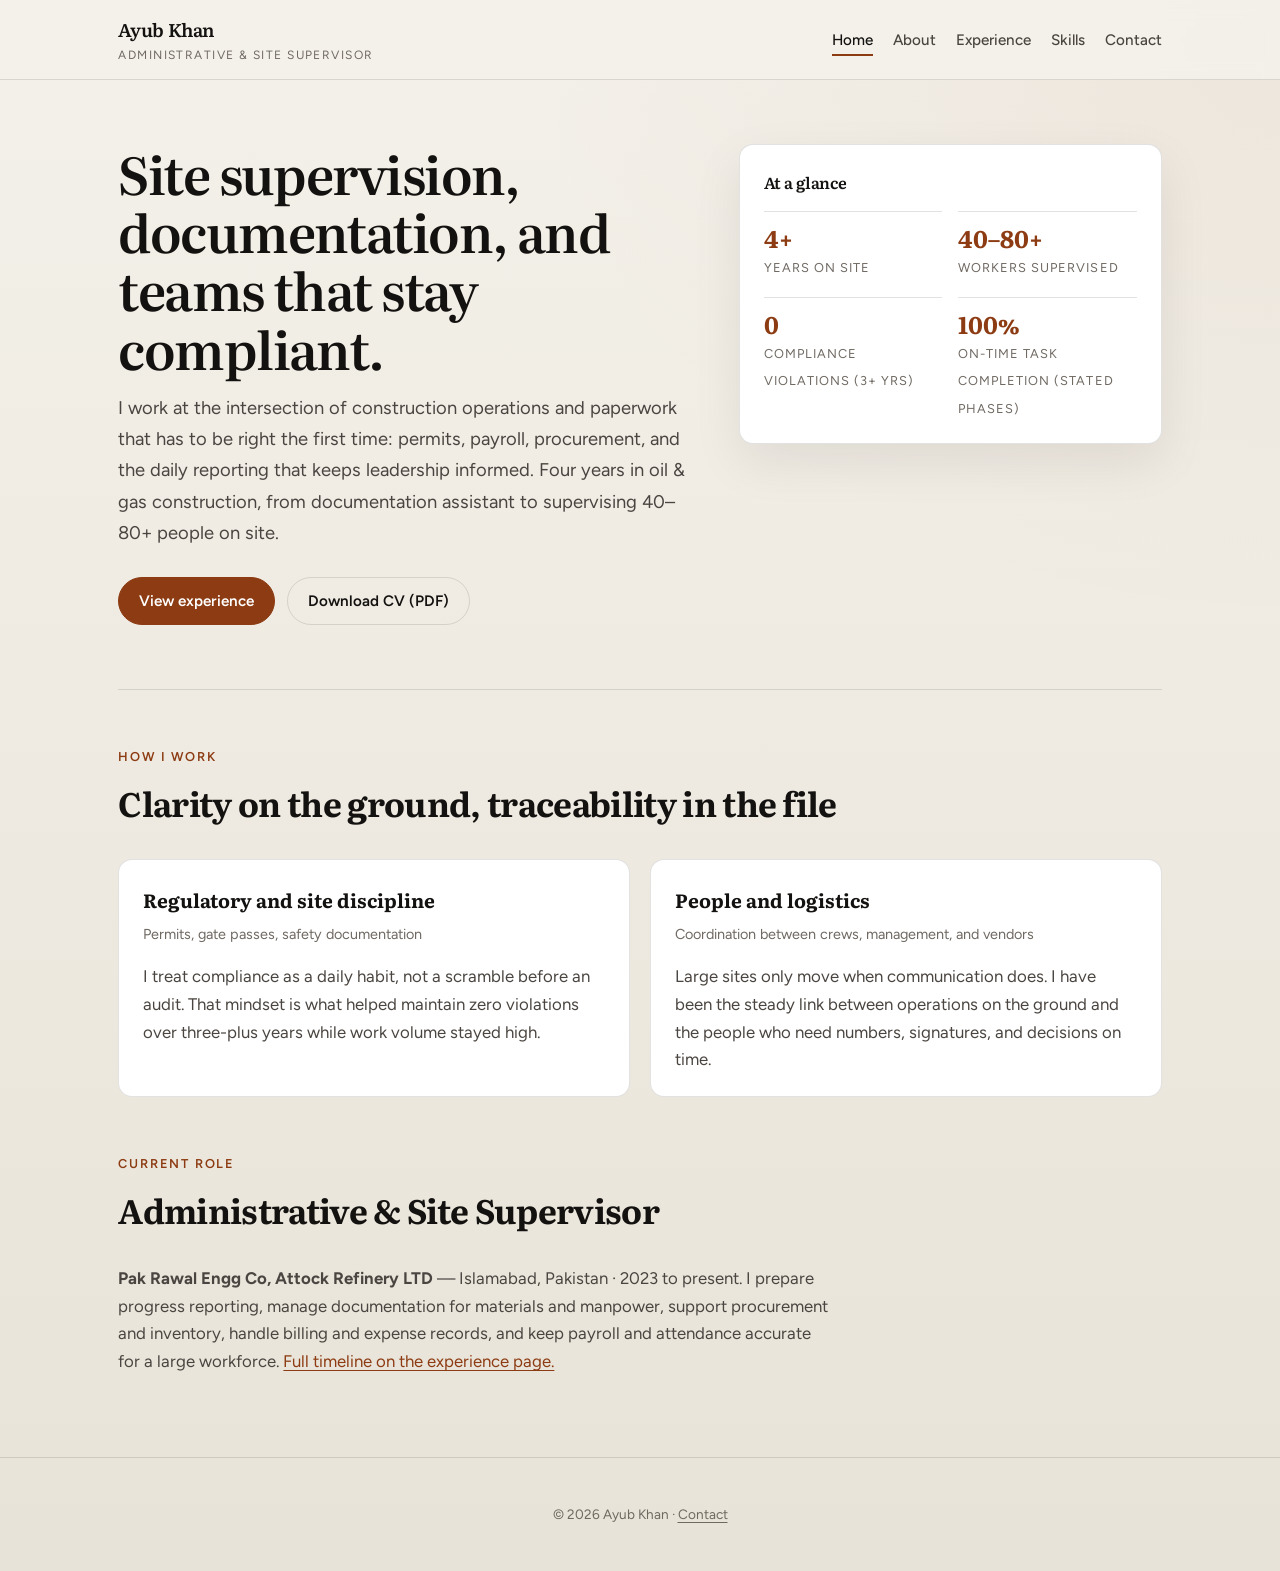
==== index.html @ 526c13c1 "Add multi-page portfolio site, resume PDF, and local serve scripts Co-authored-by: Cursor <cursorage" ====
<!DOCTYPE html>
<html lang="en">
  <head>
    <meta charset="UTF-8" />
    <meta name="viewport" content="width=device-width, initial-scale=1" />
    <meta
      name="description"
      content="Ayub Khan — Administrative & Site Supervisor in construction and oil & gas operations."
    />
    <title>Ayub Khan · Administrative & Site Supervisor</title>
    <link rel="preconnect" href="https://fonts.googleapis.com" />
    <link rel="preconnect" href="https://fonts.gstatic.com" crossorigin />
    <link
      href="https://fonts.googleapis.com/css2?family=Figtree:ital,wght@0,400..700;1,400..700&family=Literata:ital,opsz,wght@0,7..72,500..700;1,7..72,500&display=swap"
      rel="stylesheet"
    />
    <link rel="stylesheet" href="assets/css/styles.css" />
  </head>
  <body>
    <a class="skip-link" href="#main">Skip to content</a>
    <header class="site-header">
      <div class="header-inner">
        <a class="brand" href="index.html">
          <span class="brand-name">Ayub Khan</span>
          <span class="brand-tag">Administrative &amp; Site Supervisor</span>
        </a>
        <button
          class="nav-toggle"
          type="button"
          aria-expanded="false"
          aria-controls="site-menu"
        >
          <span class="nav-toggle-icon" aria-hidden="true"></span>
          <span class="visually-hidden">Toggle menu</span>
        </button>
        <nav class="site-nav" id="site-menu" aria-label="Primary">
          <ul>
            <li><a href="index.html" aria-current="page">Home</a></li>
            <li><a href="about.html">About</a></li>
            <li><a href="experience.html">Experience</a></li>
            <li><a href="skills.html">Skills</a></li>
            <li><a href="contact.html">Contact</a></li>
          </ul>
        </nav>
      </div>
    </header>

    <main id="main">
      <section class="hero">
        <div>
          <h1>Site supervision, documentation, and teams that stay compliant.</h1>
          <p class="lead">
            I work at the intersection of construction operations and paperwork that has to be right the first time:
            permits, payroll, procurement, and the daily reporting that keeps leadership informed. Four years in oil
            &amp; gas construction, from documentation assistant to supervising 40–80+ people on site.
          </p>
          <div class="hero-actions">
            <a class="btn btn-primary" href="experience.html">View experience</a>
            <a class="btn btn-ghost" href="Ayub.Khan_Resume.pdf" download>Download CV (PDF)</a>
          </div>
        </div>
        <aside class="hero-card" aria-label="At a glance">
          <h2>At a glance</h2>
          <div class="stat-grid">
            <div class="stat">
              <strong>4+</strong>
              <span>Years on site</span>
            </div>
            <div class="stat">
              <strong>40–80+</strong>
              <span>Workers supervised</span>
            </div>
            <div class="stat">
              <strong>0</strong>
              <span>Compliance violations (3+ yrs)</span>
            </div>
            <div class="stat">
              <strong>100%</strong>
              <span>On-time task completion (stated phases)</span>
            </div>
          </div>
        </aside>
      </section>

      <section class="section" aria-labelledby="home-focus">
        <div class="section-head">
          <p class="section-kicker">How I work</p>
          <h2 id="home-focus">Clarity on the ground, traceability in the file</h2>
        </div>
        <div class="card-grid cols-2">
          <article class="card">
            <h3>Regulatory and site discipline</h3>
            <p class="meta">Permits, gate passes, safety documentation</p>
            <p>
              I treat compliance as a daily habit, not a scramble before an audit. That mindset is what helped maintain
              zero violations over three-plus years while work volume stayed high.
            </p>
          </article>
          <article class="card">
            <h3>People and logistics</h3>
            <p class="meta">Coordination between crews, management, and vendors</p>
            <p>
              Large sites only move when communication does. I have been the steady link between operations on the
              ground and the people who need numbers, signatures, and decisions on time.
            </p>
          </article>
        </div>
      </section>

      <section class="section" aria-labelledby="home-now">
        <div class="section-head">
          <p class="section-kicker">Current role</p>
          <h2 id="home-now">Administrative &amp; Site Supervisor</h2>
        </div>
        <p class="prose">
          <strong>Pak Rawal Engg Co, Attock Refinery LTD</strong> — Islamabad, Pakistan · 2023 to present. I prepare
          progress reporting, manage documentation for materials and manpower, support procurement and inventory, handle
          billing and expense records, and keep payroll and attendance accurate for a large workforce.
          <a href="experience.html">Full timeline on the experience page.</a>
        </p>
      </section>
    </main>

    <footer class="site-footer">
      <p>
        © <span id="y"></span> Ayub Khan ·
        <a href="contact.html">Contact</a>
      </p>
    </footer>
    <script src="assets/js/main.js"></script>
    <script>
      document.getElementById("y").textContent = new Date().getFullYear();
    </script>
  </body>
</html>
---- assets/css/styles.css ----
/* Ayub Khan — portfolio styles */
:root {
  --paper: #f4f1ea;
  --paper-deep: #e8e3d8;
  --ink: #141210;
  --ink-muted: #4a4540;
  --ink-soft: #6f6962;
  --accent: #8c3b12;
  --accent-hover: #6e2f0e;
  --line: rgba(20, 18, 16, 0.12);
  --shadow: 0 18px 50px rgba(20, 18, 16, 0.08);
  --radius: 14px;
  --font-sans: "Figtree", system-ui, sans-serif;
  --font-serif: "Literata", Georgia, serif;
  --max: 1120px;
  --space: clamp(1.25rem, 3vw, 2.5rem);
}

*,
*::before,
*::after {
  box-sizing: border-box;
}

html {
  scroll-behavior: smooth;
}

body {
  margin: 0;
  font-family: var(--font-sans);
  font-size: 1.05rem;
  line-height: 1.65;
  color: var(--ink-muted);
  background: var(--paper);
  background-image: radial-gradient(
      ellipse 120% 80% at 100% 0%,
      rgba(140, 59, 18, 0.06),
      transparent 50%
    ),
    linear-gradient(180deg, var(--paper) 0%, var(--paper-deep) 100%);
  min-height: 100vh;
}

img {
  max-width: 100%;
  height: auto;
  display: block;
}

a {
  color: var(--accent);
  text-decoration-thickness: 1px;
  text-underline-offset: 3px;
}

a:hover {
  color: var(--accent-hover);
}

.skip-link {
  position: absolute;
  left: -9999px;
  top: auto;
  width: 1px;
  height: 1px;
  overflow: hidden;
}

.visually-hidden {
  position: absolute;
  width: 1px;
  height: 1px;
  padding: 0;
  margin: -1px;
  overflow: hidden;
  clip: rect(0, 0, 0, 0);
  white-space: nowrap;
  border: 0;
}

.skip-link:focus {
  left: var(--space);
  top: var(--space);
  width: auto;
  height: auto;
  padding: 0.5rem 1rem;
  background: var(--ink);
  color: var(--paper);
  z-index: 1000;
}

.site-header {
  position: sticky;
  top: 0;
  z-index: 50;
  background: rgba(244, 241, 234, 0.92);
  border-bottom: 1px solid var(--line);
  backdrop-filter: blur(8px);
}

.header-inner {
  max-width: var(--max);
  margin: 0 auto;
  padding: 0.85rem var(--space);
  display: flex;
  align-items: center;
  justify-content: space-between;
  gap: 1rem;
}

.brand {
  display: flex;
  flex-direction: column;
  gap: 0.1rem;
  text-decoration: none;
  color: inherit;
}

.brand:hover {
  color: inherit;
}

.brand-name {
  font-family: var(--font-serif);
  font-weight: 600;
  font-size: 1.15rem;
  letter-spacing: -0.02em;
  color: var(--ink);
}

.brand-tag {
  font-size: 0.75rem;
  text-transform: uppercase;
  letter-spacing: 0.12em;
  color: var(--ink-soft);
}

.nav-toggle {
  display: none;
  border: 1px solid var(--line);
  background: var(--paper);
  border-radius: 10px;
  padding: 0.5rem 0.75rem;
  font: inherit;
  cursor: pointer;
  color: var(--ink);
}

.nav-toggle[aria-expanded="true"] .nav-toggle-icon::before {
  content: "Close";
}

.nav-toggle-icon::before {
  content: "Menu";
}

.site-nav ul {
  list-style: none;
  margin: 0;
  padding: 0;
  display: flex;
  flex-wrap: wrap;
  gap: 0.25rem 1.25rem;
  align-items: center;
}

.site-nav a {
  color: var(--ink-muted);
  text-decoration: none;
  font-size: 0.95rem;
  font-weight: 500;
  padding: 0.35rem 0;
  border-bottom: 2px solid transparent;
}

.site-nav a:hover,
.site-nav a[aria-current="page"] {
  color: var(--ink);
  border-bottom-color: var(--accent);
}

main {
  max-width: var(--max);
  margin: 0 auto;
  padding: clamp(2rem, 5vw, 4rem) var(--space) 4rem;
}

.page-hero {
  padding-top: clamp(2rem, 5vw, 3rem);
  margin-bottom: 2rem;
}

.page-title {
  font-family: var(--font-serif);
  font-size: clamp(1.85rem, 3.5vw, 2.5rem);
  color: var(--ink);
  margin: 0;
  letter-spacing: -0.02em;
  line-height: 1.2;
}

.page-lead {
  margin-top: 1rem;
  max-width: 60ch;
}

.sidebar-card-title {
  font-family: var(--font-serif);
  font-size: 1.15rem;
  color: var(--ink);
  margin: 0 0 0.5rem;
}

.hero {
  display: grid;
  gap: clamp(2rem, 4vw, 3rem);
  grid-template-columns: 1fr;
  align-items: start;
  padding-bottom: clamp(2.5rem, 6vw, 4rem);
  border-bottom: 1px solid var(--line);
}

@media (min-width: 860px) {
  .hero {
    grid-template-columns: 1.15fr 0.85fr;
  }
}

.hero h1 {
  font-family: var(--font-serif);
  font-weight: 600;
  font-size: clamp(2.1rem, 4.5vw, 3.25rem);
  line-height: 1.12;
  letter-spacing: -0.03em;
  color: var(--ink);
  margin: 0 0 1rem;
}

.lead {
  font-size: 1.15rem;
  line-height: 1.7;
  max-width: 52ch;
  margin: 0 0 1.75rem;
}

.hero-actions {
  display: flex;
  flex-wrap: wrap;
  gap: 0.75rem;
  align-items: center;
}

.btn {
  display: inline-flex;
  align-items: center;
  justify-content: center;
  gap: 0.5rem;
  padding: 0.65rem 1.25rem;
  border-radius: 999px;
  font-weight: 600;
  font-size: 0.95rem;
  text-decoration: none;
  border: 1px solid transparent;
  cursor: pointer;
  font-family: inherit;
}

.btn-primary {
  background: var(--accent);
  color: #fff;
  border-color: var(--accent);
}

.btn-primary:hover {
  background: var(--accent-hover);
  border-color: var(--accent-hover);
  color: #fff;
}

.btn-ghost {
  background: transparent;
  color: var(--ink);
  border-color: var(--line);
}

.btn-ghost:hover {
  border-color: var(--ink-muted);
  color: var(--ink);
}

.hero-card {
  background: #fff;
  border: 1px solid var(--line);
  border-radius: var(--radius);
  padding: 1.5rem 1.5rem 1.35rem;
  box-shadow: var(--shadow);
}

.hero-card h2 {
  font-family: var(--font-serif);
  font-size: 1rem;
  font-weight: 600;
  color: var(--ink);
  margin: 0 0 1rem;
  letter-spacing: -0.01em;
}

.stat-grid {
  display: grid;
  grid-template-columns: 1fr 1fr;
  gap: 1rem;
}

.stat {
  padding: 0.75rem 0 0;
  border-top: 1px solid var(--line);
}

.stat strong {
  display: block;
  font-family: var(--font-serif);
  font-size: 1.5rem;
  color: var(--accent);
  line-height: 1.2;
}

.stat span {
  font-size: 0.8rem;
  text-transform: uppercase;
  letter-spacing: 0.08em;
  color: var(--ink-soft);
}

.section {
  padding-top: clamp(2.5rem, 5vw, 3.5rem);
}

.section--flush {
  padding-top: 0;
}

.section-head {
  margin-bottom: 1.75rem;
}

.section-kicker {
  font-size: 0.8rem;
  text-transform: uppercase;
  letter-spacing: 0.14em;
  color: var(--accent);
  font-weight: 600;
  margin: 0 0 0.5rem;
}

.section h2 {
  font-family: var(--font-serif);
  font-size: clamp(1.6rem, 3vw, 2.1rem);
  color: var(--ink);
  margin: 0;
  letter-spacing: -0.02em;
}

.card-grid {
  display: grid;
  gap: 1.25rem;
}

@media (min-width: 700px) {
  .card-grid.cols-2 {
    grid-template-columns: 1fr 1fr;
  }
}

.card {
  background: #fff;
  border: 1px solid var(--line);
  border-radius: var(--radius);
  padding: 1.5rem 1.5rem 1.35rem;
}

.card h3 {
  font-family: var(--font-serif);
  font-size: 1.2rem;
  color: var(--ink);
  margin: 0 0 0.5rem;
}

.card .meta {
  font-size: 0.9rem;
  color: var(--ink-soft);
  margin: 0 0 1rem;
}

.card p {
  margin: 0;
}

.edu-list {
  margin: 0;
  padding-left: 1.1rem;
}

.edu-list li + li {
  margin-top: 0.5rem;
}

.mb-card {
  margin-bottom: 1.25rem;
}

.sidebar-list {
  margin: 0;
  padding-left: 1.1rem;
}

.timeline {
  border-left: 2px solid var(--line);
  margin-left: 0.5rem;
  padding-left: 1.5rem;
  display: flex;
  flex-direction: column;
  gap: 2rem;
}

.timeline-item {
  position: relative;
}

.timeline-item::before {
  content: "";
  position: absolute;
  left: calc(-1.5rem - 7px);
  top: 0.35rem;
  width: 12px;
  height: 12px;
  border-radius: 50%;
  background: var(--accent);
  border: 2px solid var(--paper);
}

.timeline-item h2,
.timeline-item h3 {
  font-family: var(--font-serif);
  font-size: 1.35rem;
  color: var(--ink);
  margin: 0 0 0.25rem;
}

.timeline-item .where {
  font-weight: 600;
  color: var(--ink-muted);
  margin: 0 0 0.25rem;
}

.timeline-item .when {
  font-size: 0.9rem;
  color: var(--ink-soft);
  margin: 0 0 1rem;
}

.timeline-item ul {
  margin: 0;
  padding-left: 1.15rem;
}

.timeline-item li {
  margin-bottom: 0.5rem;
}

.timeline-lead {
  margin-bottom: 1.25rem;
}

.timeline-subtitle {
  font-weight: 600;
  color: var(--ink);
  margin: 0 0 0.5rem;
}

.timeline-subtitle--spaced {
  margin-top: 1.25rem;
}

.two-col {
  display: grid;
  gap: 2rem;
}

@media (min-width: 800px) {
  .two-col {
    grid-template-columns: 1fr 320px;
    align-items: start;
  }
}

.prose {
  max-width: 65ch;
}

.prose p {
  margin: 0 0 1rem;
}

.prose p:last-child {
  margin-bottom: 0;
}

.skill-pills {
  display: flex;
  flex-wrap: wrap;
  gap: 0.5rem;
}

.skill-pills--band {
  margin-bottom: 2.5rem;
}

.pill {
  display: inline-block;
  padding: 0.35rem 0.75rem;
  border-radius: 999px;
  font-size: 0.85rem;
  background: #fff;
  border: 1px solid var(--line);
  color: var(--ink-muted);
}

.pill-strong {
  border-color: rgba(140, 59, 18, 0.35);
  color: var(--ink);
}

.split-list {
  display: grid;
  gap: 1.5rem;
}

@media (min-width: 640px) {
  .split-list {
    grid-template-columns: 1fr 1fr;
  }
}

.split-list h3 {
  font-family: var(--font-serif);
  font-size: 1.05rem;
  color: var(--ink);
  margin: 0 0 0.75rem;
}

.split-list ul {
  margin: 0;
  padding-left: 1.1rem;
}

.split-list li {
  margin-bottom: 0.45rem;
}

.contact-block {
  background: #fff;
  border: 1px solid var(--line);
  border-radius: var(--radius);
  padding: 2rem;
  box-shadow: var(--shadow);
}

.contact-row {
  display: grid;
  gap: 0.25rem;
  margin-bottom: 1.25rem;
}

.contact-row:last-child {
  margin-bottom: 0;
}

.contact-row dt {
  font-size: 0.75rem;
  text-transform: uppercase;
  letter-spacing: 0.1em;
  color: var(--ink-soft);
}

.contact-row dd {
  margin: 0;
  font-size: 1.1rem;
  color: var(--ink);
  font-weight: 500;
}

.contact-row a {
  font-weight: 600;
}

.note-box {
  margin-top: 2rem;
  padding: 1.25rem 1.5rem;
  border-radius: var(--radius);
  border: 1px dashed rgba(140, 59, 18, 0.4);
  background: rgba(255, 255, 255, 0.6);
}

.note-box p {
  margin: 0;
  font-size: 0.95rem;
}

.note-box--spaced {
  margin-top: 2.5rem;
}

.site-footer {
  border-top: 1px solid var(--line);
  padding: 2rem var(--space);
  text-align: center;
  font-size: 0.85rem;
  color: var(--ink-soft);
}

.site-footer a {
  color: var(--ink-soft);
}

.site-footer a:hover {
  color: var(--accent);
}

/* Mobile nav */
@media (max-width: 720px) {
  .nav-toggle {
    display: block;
  }

  .site-nav {
    position: absolute;
    left: 0;
    right: 0;
    top: 100%;
    background: rgba(244, 241, 234, 0.98);
    border-bottom: 1px solid var(--line);
    max-height: 0;
    overflow: hidden;
    transition: max-height 0.35s ease;
  }

  .site-nav.is-open {
    max-height: 320px;
  }

  .site-nav ul {
    flex-direction: column;
    align-items: stretch;
    padding: 0.5rem var(--space) 1.25rem;
    gap: 0;
  }

  .site-nav a {
    display: block;
    padding: 0.65rem 0;
    border-bottom: 1px solid var(--line);
  }

  .header-inner {
    position: relative;
    flex-wrap: wrap;
  }

  .site-nav {
    flex: 1 0 100%;
    width: 100%;
  }

  .nav-toggle {
    margin-left: auto;
  }
}
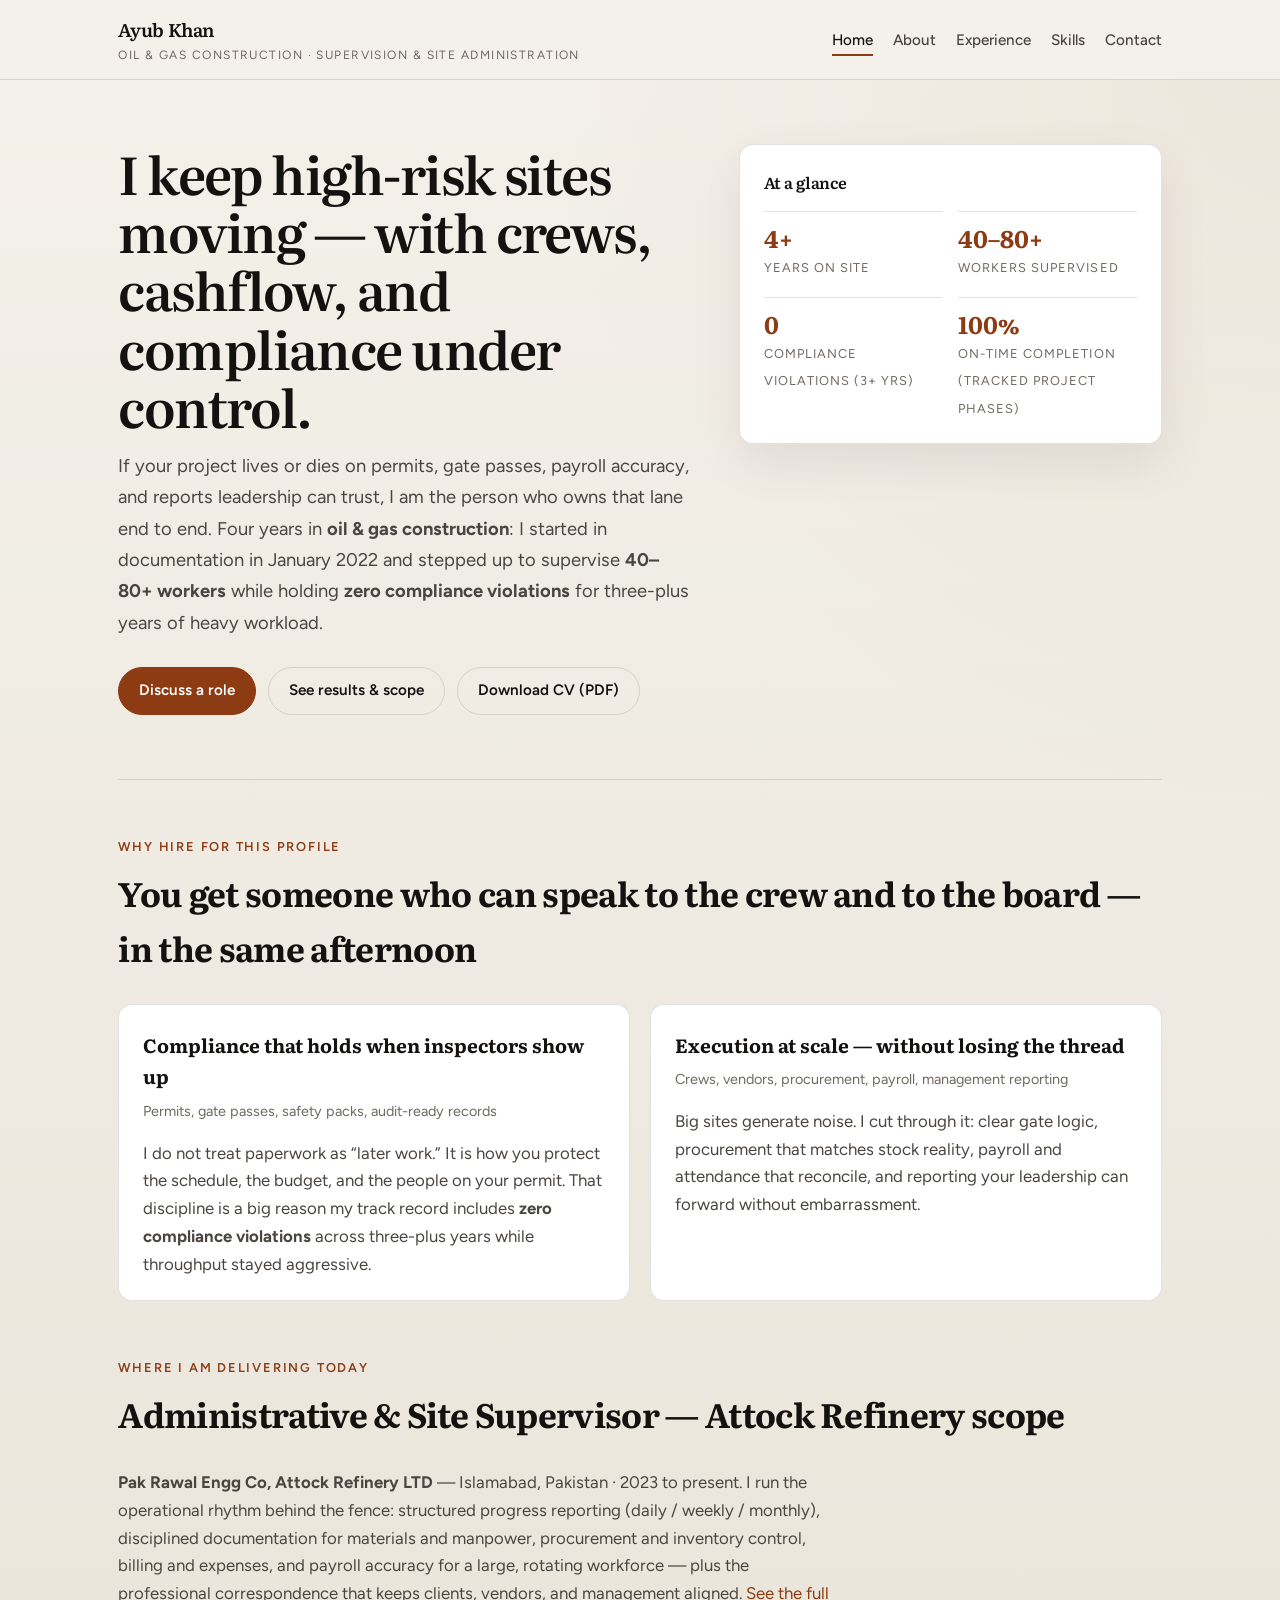
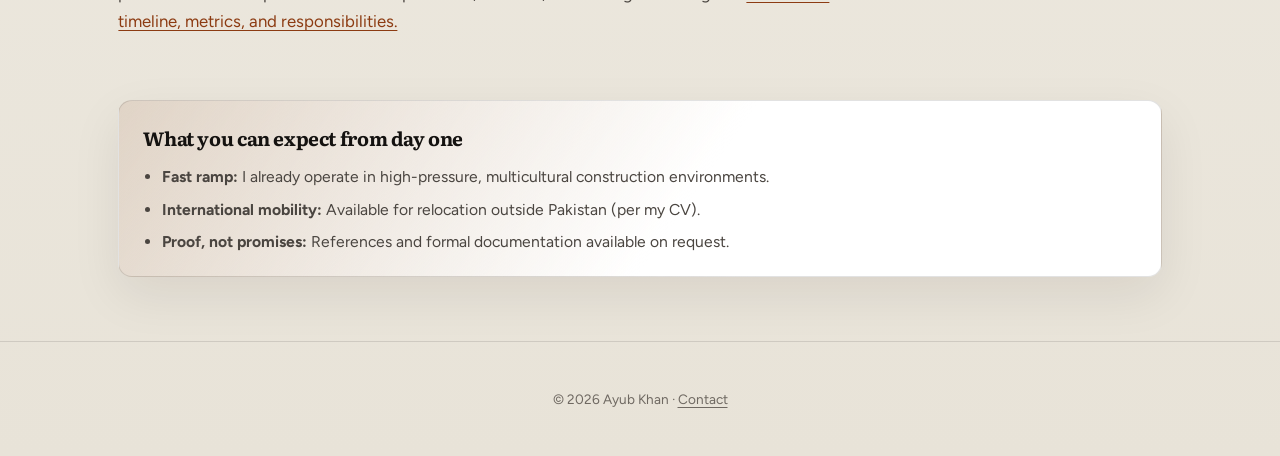
==== commit 359bfc0a: "Revise copy for a stronger hire-focused tone across all pages Co-authored-by: Cursor <cursoragent@cu" ====
--- a/index.html
+++ b/index.html
@@ -5,9 +5,9 @@
     <meta name="viewport" content="width=device-width, initial-scale=1" />
     <meta
       name="description"
-      content="Ayub Khan — Administrative & Site Supervisor in construction and oil & gas operations."
+      content="Ayub Khan — site supervisor and construction administrator for oil & gas: large crews, zero compliance violations, payroll and documentation you can audit with confidence."
     />
-    <title>Ayub Khan · Administrative & Site Supervisor</title>
+    <title>Ayub Khan · Site Supervisor (Oil &amp; Gas Construction)</title>
     <link rel="preconnect" href="https://fonts.googleapis.com" />
     <link rel="preconnect" href="https://fonts.gstatic.com" crossorigin />
     <link
@@ -22,7 +22,7 @@
       <div class="header-inner">
         <a class="brand" href="index.html">
           <span class="brand-name">Ayub Khan</span>
-          <span class="brand-tag">Administrative &amp; Site Supervisor</span>
+          <span class="brand-tag">Oil &amp; gas construction · Supervision &amp; site administration</span>
         </a>
         <button
           class="nav-toggle"
@@ -48,14 +48,16 @@
     <main id="main">
       <section class="hero">
         <div>
-          <h1>Site supervision, documentation, and teams that stay compliant.</h1>
+          <h1>I keep high-risk sites moving — with crews, cashflow, and compliance under control.</h1>
           <p class="lead">
-            I work at the intersection of construction operations and paperwork that has to be right the first time:
-            permits, payroll, procurement, and the daily reporting that keeps leadership informed. Four years in oil
-            &amp; gas construction, from documentation assistant to supervising 40–80+ people on site.
+            If your project lives or dies on permits, gate passes, payroll accuracy, and reports leadership can trust, I
+            am the person who owns that lane end to end. Four years in <strong>oil &amp; gas construction</strong>: I
+            started in documentation in January 2022 and stepped up to supervise <strong>40–80+ workers</strong> while
+            holding <strong>zero compliance violations</strong> for three-plus years of heavy workload.
           </p>
           <div class="hero-actions">
-            <a class="btn btn-primary" href="experience.html">View experience</a>
+            <a class="btn btn-primary" href="contact.html">Discuss a role</a>
+            <a class="btn btn-ghost" href="experience.html">See results &amp; scope</a>
             <a class="btn btn-ghost" href="Ayub.Khan_Resume.pdf" download>Download CV (PDF)</a>
           </div>
         </div>
@@ -76,7 +78,7 @@
             </div>
             <div class="stat">
               <strong>100%</strong>
-              <span>On-time task completion (stated phases)</span>
+              <span>On-time completion (tracked project phases)</span>
             </div>
           </div>
         </aside>
@@ -84,24 +86,25 @@
 
       <section class="section" aria-labelledby="home-focus">
         <div class="section-head">
-          <p class="section-kicker">How I work</p>
-          <h2 id="home-focus">Clarity on the ground, traceability in the file</h2>
+          <p class="section-kicker">Why hire for this profile</p>
+          <h2 id="home-focus">You get someone who can speak to the crew and to the board — in the same afternoon</h2>
         </div>
         <div class="card-grid cols-2">
           <article class="card">
-            <h3>Regulatory and site discipline</h3>
-            <p class="meta">Permits, gate passes, safety documentation</p>
+            <h3>Compliance that holds when inspectors show up</h3>
+            <p class="meta">Permits, gate passes, safety packs, audit-ready records</p>
             <p>
-              I treat compliance as a daily habit, not a scramble before an audit. That mindset is what helped maintain
-              zero violations over three-plus years while work volume stayed high.
+              I do not treat paperwork as “later work.” It is how you protect the schedule, the budget, and the people on
+              your permit. That discipline is a big reason my track record includes <strong>zero compliance violations</strong>
+              across three-plus years while throughput stayed aggressive.
             </p>
           </article>
           <article class="card">
-            <h3>People and logistics</h3>
-            <p class="meta">Coordination between crews, management, and vendors</p>
+            <h3>Execution at scale — without losing the thread</h3>
+            <p class="meta">Crews, vendors, procurement, payroll, management reporting</p>
             <p>
-              Large sites only move when communication does. I have been the steady link between operations on the
-              ground and the people who need numbers, signatures, and decisions on time.
+              Big sites generate noise. I cut through it: clear gate logic, procurement that matches stock reality,
+              payroll and attendance that reconcile, and reporting your leadership can forward without embarrassment.
             </p>
           </article>
         </div>
@@ -109,16 +112,27 @@
 
       <section class="section" aria-labelledby="home-now">
         <div class="section-head">
-          <p class="section-kicker">Current role</p>
-          <h2 id="home-now">Administrative &amp; Site Supervisor</h2>
+          <p class="section-kicker">Where I am delivering today</p>
+          <h2 id="home-now">Administrative &amp; Site Supervisor — Attock Refinery scope</h2>
         </div>
         <p class="prose">
-          <strong>Pak Rawal Engg Co, Attock Refinery LTD</strong> — Islamabad, Pakistan · 2023 to present. I prepare
-          progress reporting, manage documentation for materials and manpower, support procurement and inventory, handle
-          billing and expense records, and keep payroll and attendance accurate for a large workforce.
-          <a href="experience.html">Full timeline on the experience page.</a>
+          <strong>Pak Rawal Engg Co, Attock Refinery LTD</strong> — Islamabad, Pakistan · 2023 to present. I run the
+          operational rhythm behind the fence: structured progress reporting (daily / weekly / monthly), disciplined
+          documentation for materials and manpower, procurement and inventory control, billing and expenses, and payroll
+          accuracy for a large, rotating workforce — plus the professional correspondence that keeps clients, vendors,
+          and management aligned.
+          <a href="experience.html">See the full timeline, metrics, and responsibilities.</a>
         </p>
       </section>
+
+      <aside class="home-banner" aria-labelledby="hire-ready">
+        <h2 id="hire-ready">What you can expect from day one</h2>
+        <ul>
+          <li><strong>Fast ramp:</strong> I already operate in high-pressure, multicultural construction environments.</li>
+          <li><strong>International mobility:</strong> Available for relocation outside Pakistan (per my CV).</li>
+          <li><strong>Proof, not promises:</strong> References and formal documentation available on request.</li>
+        </ul>
+      </aside>
     </main>
 
     <footer class="site-footer">
--- a/assets/css/styles.css
+++ b/assets/css/styles.css
@@ -251,6 +251,10 @@
   align-items: center;
 }
 
+.hero-actions--spaced {
+  margin-top: 1.25rem;
+}
+
 .btn {
   display: inline-flex;
   align-items: center;
@@ -340,6 +344,46 @@
   padding-top: 0;
 }
 
+.section-kicker--tight {
+  margin-bottom: 1rem;
+}
+
+.home-banner {
+  margin-top: clamp(2.5rem, 6vw, 4rem);
+  padding: 1.35rem 1.5rem;
+  border-radius: var(--radius);
+  border: 1px solid var(--line);
+  background: linear-gradient(
+    125deg,
+    rgba(140, 59, 18, 0.1) 0%,
+    #fff 55%
+  );
+  box-shadow: var(--shadow);
+}
+
+.home-banner h2 {
+  font-family: var(--font-serif);
+  font-size: 1.2rem;
+  color: var(--ink);
+  margin: 0 0 0.65rem;
+  letter-spacing: -0.02em;
+}
+
+.home-banner ul {
+  margin: 0;
+  padding-left: 1.15rem;
+  color: var(--ink-muted);
+  font-size: 0.98rem;
+}
+
+.home-banner li {
+  margin-bottom: 0.4rem;
+}
+
+.home-banner li:last-child {
+  margin-bottom: 0;
+}
+
 .section-head {
   margin-bottom: 1.75rem;
 }
